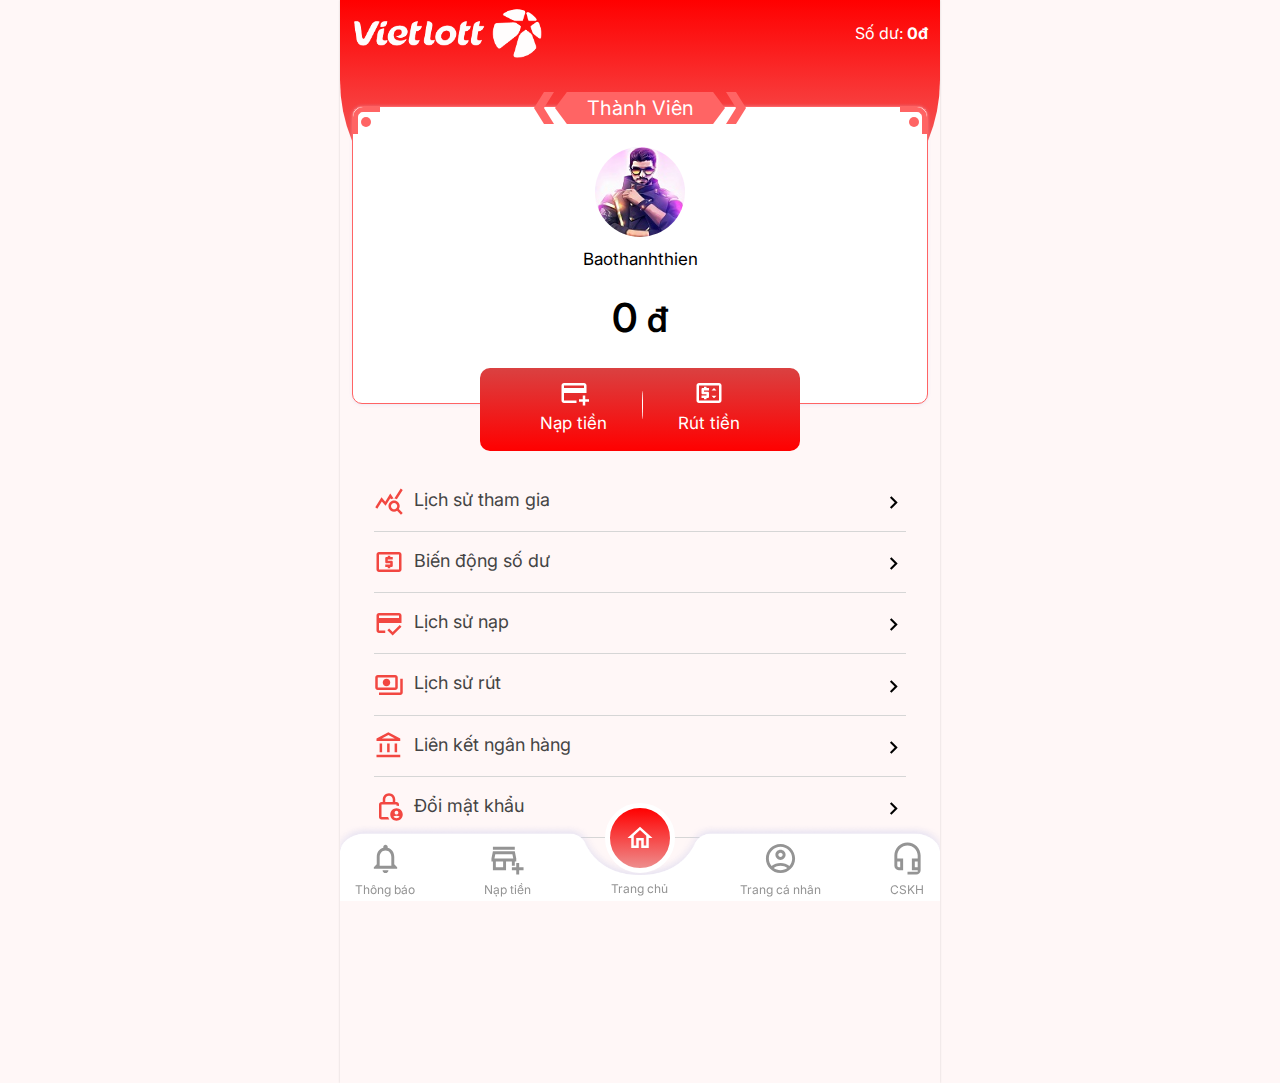
==== profile.html @ 09f5012e "first commit" ====
<!DOCTYPE html>
<html lang="en">

<head>
    <meta charset="UTF-8">
    <meta name="viewport" content="width=device-width, initial-scale=1.0">
    <title>Thông tin cá nhân</title>
    <link
        href="https://fonts.googleapis.com/css2?family=Inter:ital,opsz,wght@0,14..32,100..900;1,14..32,100..900&family=Montserrat:ital,wght@0,100..900;1,100..900&family=MuseoModerno:ital,wght@0,100;0,200;0,300;0,400;0,500;0,600;0,700;0,800;0,900;1,100;1,200;1,300;1,400;1,500;1,600;1,700;1,800&family=Roboto:ital,wght@0,100;0,300;0,400;0,500;0,700;0,900;1,100;1,300;1,400;1,500;1,700;1,900&display=swap"
        rel="stylesheet">
    <link rel="stylesheet" href="/css/swiper-bundle.min.css">
    <link href="https://cdn.jsdelivr.net/npm/bootstrap@5.3.3/dist/css/bootstrap.min.css" rel="stylesheet">
    <link href="css/main.css" rel="stylesheet">
    <link rel="stylesheet" href="https://cdn.jsdelivr.net/npm/swiper@11/swiper-bundle.min.css" />
</head>

<body class="home container">

    <div class="header pt-2">
        <div class="header-top">
            <div class="logo">
                <a href="/"><img src="./img/logo.png" alt="Logo"></a>
            </div>
            <div class="header-right text-white">
                <span>Số dư: <b>0đ</b></span>
            </div>
        </div>
    </div>

    <div class="main">

        <div class="account">
            <div class="account__top promotionRule__container-content__rules-item">
                <div class="promotionRule__container-content__rules-item__splitBorder"><span></span></div>
                <div class="promotionRule__container-content__rules-item__borderTopStyle"><span></span><span></span>
                </div>
                <div class="promotionRule__container-content__rules-item__titleLeft"></div>
                <div class="promotionRule__container-content__rules-item__title">Thành Viên</div>
                <div class="promotionRule__container-content__rules-item__titleRight"></div>
                <div class="account__balance"><span style="margin: 0px;"><img
                            src="[data-uri]"
                            alt="Profile"><span>Baothanhthien</span></span><strong id="account__balance">0
                        <small>đ</small></strong></div>
            </div>
            <div class="account__transaction">
                <div class="account__transaction-box"><a class="account__transaction-item" href="/addmoney"><svg
                            class="MuiSvgIcon-root MuiSvgIcon-fontSizeMedium css-vubbuv" focusable="false"
                            aria-hidden="true" viewBox="0 0 24 24" data-testid="AddCardOutlinedIcon">
                            <path fill="#fff"
                                d="M20 4H4c-1.11 0-1.99.89-1.99 2L2 18c0 1.11.89 2 2 2h10v-2H4v-6h18V6c0-1.11-.89-2-2-2zm0 4H4V6h16v2zm4 9v2h-3v3h-2v-3h-3v-2h3v-3h2v3h3z">
                            </path>
                        </svg><span>Nạp tiền</span></a>
                    <div class="account__transaction-line"></div><a class="account__transaction-item"
                        href="/withdraw"><svg class="MuiSvgIcon-root MuiSvgIcon-fontSizeMedium css-vubbuv"
                            focusable="false" aria-hidden="true" viewBox="0 0 24 24"
                            data-testid="PriceChangeOutlinedIcon">
                            <path fill="#fff"
                                d="M8 17h2v-1h1c.55 0 1-.45 1-1v-3c0-.55-.45-1-1-1H8v-1h4V8h-2V7H8v1H7c-.55 0-1 .45-1 1v3c0 .55.45 1 1 1h3v1H6v2h2v1zM20 4H4c-1.11 0-1.99.89-1.99 2L2 18c0 1.11.89 2 2 2h16c1.11 0 2-.89 2-2V6c0-1.11-.89-2-2-2zm0 14H4V6h16v12zm-6-8 2-2 2 2m0 4.25-2 2-2-2">
                            </path>
                        </svg><span>Rút tiền</span></a>
                </div>
            </div>
            <div class="account__menu"><a class="account__menu-item" href="/historyplay"><span><svg
                            class="MuiSvgIcon-root MuiSvgIcon-fontSizeMedium css-u2mbqi" focusable="false"
                            aria-hidden="true" viewBox="0 0 24 24" data-testid="QueryStatsOutlinedIcon">
                            <path fill="#f24741"
                                d="M19.88 18.47c.44-.7.7-1.51.7-2.39 0-2.49-2.01-4.5-4.5-4.5s-4.5 2.01-4.5 4.5 2.01 4.5 4.49 4.5c.88 0 1.7-.26 2.39-.7L21.58 23 23 21.58l-3.12-3.11zm-3.8.11c-1.38 0-2.5-1.12-2.5-2.5s1.12-2.5 2.5-2.5 2.5 1.12 2.5 2.5-1.12 2.5-2.5 2.5zm-.36-8.5c-.74.02-1.45.18-2.1.45l-.55-.83-3.8 6.18-3.01-3.52-3.63 5.81L1 17l5-8 3 3.5L13 6l2.72 4.08zm2.59.5c-.64-.28-1.33-.45-2.05-.49L21.38 2 23 3.18l-4.69 7.4z">
                            </path>
                        </svg>Lịch sử tham gia</span><svg class="MuiSvgIcon-root MuiSvgIcon-fontSizeMedium css-vubbuv"
                        focusable="false" aria-hidden="true" viewBox="0 0 24 24"
                        data-testid="KeyboardArrowRightOutlinedIcon">
                        <path d="M8.59 16.59 13.17 12 8.59 7.41 10 6l6 6-6 6-1.41-1.41z"></path>
                    </svg></a><a class="account__menu-item" href="/history"><span><svg
                            class="MuiSvgIcon-root MuiSvgIcon-fontSizeMedium css-u2mbqi" focusable="false"
                            aria-hidden="true" viewBox="0 0 24 24" data-testid="LocalAtmOutlinedIcon">
                            <path fill="#f24741"
                                d="M11 17h2v-1h1c.55 0 1-.45 1-1v-3c0-.55-.45-1-1-1h-3v-1h4V8h-2V7h-2v1h-1c-.55 0-1 .45-1 1v3c0 .55.45 1 1 1h3v1H9v2h2v1zm9-13H4c-1.11 0-1.99.89-1.99 2L2 18c0 1.11.89 2 2 2h16c1.11 0 2-.89 2-2V6c0-1.11-.89-2-2-2zm0 14H4V6h16v12z">
                            </path>
                        </svg>Biến động số dư</span><svg class="MuiSvgIcon-root MuiSvgIcon-fontSizeMedium css-vubbuv"
                        focusable="false" aria-hidden="true" viewBox="0 0 24 24"
                        data-testid="KeyboardArrowRightOutlinedIcon">
                        <path d="M8.59 16.59 13.17 12 8.59 7.41 10 6l6 6-6 6-1.41-1.41z"></path>
                    </svg></a><a class="account__menu-item" href="/historyadd"><span><svg
                            class="MuiSvgIcon-root MuiSvgIcon-fontSizeMedium css-u2mbqi" focusable="false"
                            aria-hidden="true" viewBox="0 0 24 24" data-testid="CreditScoreOutlinedIcon">
                            <path fill="#f24741"
                                d="M20 4H4c-1.11 0-1.99.89-1.99 2L2 18c0 1.11.89 2 2 2h5v-2H4v-6h18V6c0-1.11-.89-2-2-2zm0 4H4V6h16v2zm-5.07 11.17-2.83-2.83-1.41 1.41L14.93 22 22 14.93l-1.41-1.41-5.66 5.65z">
                            </path>
                        </svg>Lịch sử nạp</span><svg class="MuiSvgIcon-root MuiSvgIcon-fontSizeMedium css-vubbuv"
                        focusable="false" aria-hidden="true" viewBox="0 0 24 24"
                        data-testid="KeyboardArrowRightOutlinedIcon">
                        <path d="M8.59 16.59 13.17 12 8.59 7.41 10 6l6 6-6 6-1.41-1.41z"></path>
                    </svg></a><a class="account__menu-item" href="/historyget"><span><svg
                            class="MuiSvgIcon-root MuiSvgIcon-fontSizeMedium css-u2mbqi" focusable="false"
                            aria-hidden="true" viewBox="0 0 24 24" data-testid="PaymentsOutlinedIcon">
                            <path fill="#f24741"
                                d="M19 14V6c0-1.1-.9-2-2-2H3c-1.1 0-2 .9-2 2v8c0 1.1.9 2 2 2h14c1.1 0 2-.9 2-2zm-2 0H3V6h14v8zm-7-7c-1.66 0-3 1.34-3 3s1.34 3 3 3 3-1.34 3-3-1.34-3-3-3zm13 0v11c0 1.1-.9 2-2 2H4v-2h17V7h2z">
                            </path>
                        </svg>Lịch sử rút</span><svg class="MuiSvgIcon-root MuiSvgIcon-fontSizeMedium css-vubbuv"
                        focusable="false" aria-hidden="true" viewBox="0 0 24 24"
                        data-testid="KeyboardArrowRightOutlinedIcon">
                        <path d="M8.59 16.59 13.17 12 8.59 7.41 10 6l6 6-6 6-1.41-1.41z"></path>
                    </svg></a><a class="account__menu-item" href="/addbank"><span><svg
                            class="MuiSvgIcon-root MuiSvgIcon-fontSizeMedium css-u2mbqi" focusable="false"
                            aria-hidden="true" viewBox="0 0 24 24" data-testid="AccountBalanceOutlinedIcon">
                            <path fill="#f24741"
                                d="M6.5 10h-2v7h2v-7zm6 0h-2v7h2v-7zm8.5 9H2v2h19v-2zm-2.5-9h-2v7h2v-7zm-7-6.74L16.71 6H6.29l5.21-2.74m0-2.26L2 6v2h19V6l-9.5-5z">
                            </path>
                        </svg>Liên kết ngân hàng</span><svg class="MuiSvgIcon-root MuiSvgIcon-fontSizeMedium css-vubbuv"
                        focusable="false" aria-hidden="true" viewBox="0 0 24 24"
                        data-testid="KeyboardArrowRightOutlinedIcon">
                        <path d="M8.59 16.59 13.17 12 8.59 7.41 10 6l6 6-6 6-1.41-1.41z"></path>
                    </svg></a><a class="account__menu-item" href="/password"><span><svg
                            class="MuiSvgIcon-root MuiSvgIcon-fontSizeMedium css-u2mbqi" focusable="false"
                            aria-hidden="true" viewBox="0 0 24 24" data-testid="LockPersonOutlinedIcon">
                            <path fill="#f24741"
                                d="M6 20V10h12v1c.7 0 1.37.1 2 .29V10c0-1.1-.9-2-2-2h-1V6c0-2.76-2.24-5-5-5S7 3.24 7 6v2H6c-1.1 0-2 .9-2 2v10c0 1.1.9 2 2 2h6.26c-.42-.6-.75-1.28-.97-2H6zM9 6c0-1.66 1.34-3 3-3s3 1.34 3 3v2H9V6z">
                            </path>
                            <path fill="#f24741"
                                d="M18 13c-2.76 0-5 2.24-5 5s2.24 5 5 5 5-2.24 5-5-2.24-5-5-5zm0 2c.83 0 1.5.67 1.5 1.5S18.83 18 18 18s-1.5-.67-1.5-1.5.67-1.5 1.5-1.5zm0 6c-1.03 0-1.94-.52-2.48-1.32.73-.42 1.57-.68 2.48-.68s1.75.26 2.48.68c-.54.8-1.45 1.32-2.48 1.32z">
                            </path>
                        </svg>Đổi mật khẩu</span><svg class="MuiSvgIcon-root MuiSvgIcon-fontSizeMedium css-vubbuv"
                        focusable="false" aria-hidden="true" viewBox="0 0 24 24"
                        data-testid="KeyboardArrowRightOutlinedIcon">
                        <path d="M8.59 16.59 13.17 12 8.59 7.41 10 6l6 6-6 6-1.41-1.41z"></path>
                    </svg></a>
                <div class="account__menu-item"><span><svg class="MuiSvgIcon-root MuiSvgIcon-fontSizeMedium css-u2mbqi"
                            focusable="false" aria-hidden="true" viewBox="0 0 24 24" data-testid="LogoutOutlinedIcon">
                            <path fill="#f24741"
                                d="m17 8-1.41 1.41L17.17 11H9v2h8.17l-1.58 1.58L17 16l4-4-4-4zM5 5h7V3H5c-1.1 0-2 .9-2 2v14c0 1.1.9 2 2 2h7v-2H5V5z">
                            </path>
                        </svg>Đăng xuất</span><svg class="MuiSvgIcon-root MuiSvgIcon-fontSizeMedium css-vubbuv"
                        focusable="false" aria-hidden="true" viewBox="0 0 24 24"
                        data-testid="KeyboardArrowRightOutlinedIcon">
                        <path d="M8.59 16.59 13.17 12 8.59 7.41 10 6l6 6-6 6-1.41-1.41z"></path>
                    </svg></div>
            </div>
        </div>


    </div>


    <div class="footer">
        <div class="main-footer">
            <div class="footer-item"><a href="/nofi.html" style="text-decoration: none;">
                    <div class="icon_footer"><svg class="MuiSvgIcon-root MuiSvgIcon-fontSizeMedium css-vubbuv"
                            focusable="false" aria-hidden="true" viewBox="0 0 24 24"
                            data-testid="NotificationsNoneIcon">
                            <path fill="#949494"
                                d="M12 22c1.1 0 2-.9 2-2h-4c0 1.1.9 2 2 2zm6-6v-5c0-3.07-1.63-5.64-4.5-6.32V4c0-.83-.67-1.5-1.5-1.5s-1.5.67-1.5 1.5v.68C7.64 5.36 6 7.92 6 11v5l-2 2v1h16v-1l-2-2zm-2 1H8v-6c0-2.48 1.51-4.5 4-4.5s4 2.02 4 4.5v6z">
                            </path>
                        </svg></div>
                    <div class="title_footer">Thông báo</div>
                </a></div>
            <div class="footer-item"><a href="/addmoney.html" style="text-decoration: none;">
                    <div class="icon_footer"><svg class="MuiSvgIcon-root MuiSvgIcon-fontSizeMedium css-vubbuv"
                            focusable="false" aria-hidden="true" viewBox="0 0 24 24"
                            data-testid="AddBusinessOutlinedIcon">
                            <path fill="#949494"
                                d="M2 4h15v2H2zm13 13h2v-3h1v-2l-1-5H2l-1 5v2h1v6h9v-6h4v3zm-6 1H4v-4h5v4zm-5.96-6 .6-3h11.72l.6 3H3.04z">
                            </path>
                            <path fill="#949494" d="M23 18h-3v-3h-2v3h-3v2h3v3h2v-3h3z"></path>
                        </svg></div>
                    <div class="title_footer">Nạp tiền</div>
                </a></div>
            <div class="footer-item"><a href="/" style="text-decoration: none;">
                    <div class="icon_footer active"><svg class="MuiSvgIcon-root MuiSvgIcon-fontSizeMedium css-vubbuv"
                            focusable="false" aria-hidden="true" viewBox="0 0 24 24" data-testid="HomeOutlinedIcon">
                            <path fill="#fff"
                                d="m12 5.69 5 4.5V18h-2v-6H9v6H7v-7.81l5-4.5M12 3 2 12h3v8h6v-6h2v6h6v-8h3L12 3z">
                            </path>
                        </svg>
                    </div>
                    <div class="title_footer active">Trang chủ</div>
                </a></div>
            <div class="footer-item"><a href="/profile.html" style="text-decoration: none;">
                    <div class="icon_footer"><svg class="MuiSvgIcon-root MuiSvgIcon-fontSizeMedium css-vubbuv"
                            focusable="false" aria-hidden="true" viewBox="0 0 24 24"
                            data-testid="AccountCircleOutlinedIcon">
                            <path fill="#949494"
                                d="M12 2C6.48 2 2 6.48 2 12s4.48 10 10 10 10-4.48 10-10S17.52 2 12 2zM7.35 18.5C8.66 17.56 10.26 17 12 17s3.34.56 4.65 1.5c-1.31.94-2.91 1.5-4.65 1.5s-3.34-.56-4.65-1.5zm10.79-1.38C16.45 15.8 14.32 15 12 15s-4.45.8-6.14 2.12C4.7 15.73 4 13.95 4 12c0-4.42 3.58-8 8-8s8 3.58 8 8c0 1.95-.7 3.73-1.86 5.12z">
                            </path>
                            <path fill="#949494"
                                d="M12 6c-1.93 0-3.5 1.57-3.5 3.5S10.07 13 12 13s3.5-1.57 3.5-3.5S13.93 6 12 6zm0 5c-.83 0-1.5-.67-1.5-1.5S11.17 8 12 8s1.5.67 1.5 1.5S12.83 11 12 11z">
                            </path>
                        </svg></div>
                    <div class="title_footer">Trang cá nhân</div>
                </a></div>
            <div class="footer-item"><a href="/cskh.html" style="text-decoration: none;">
                    <div class="icon_footer"><svg class="MuiSvgIcon-root MuiSvgIcon-fontSizeMedium css-vubbuv"
                            focusable="false" aria-hidden="true" viewBox="0 0 24 24"
                            data-testid="HeadsetMicOutlinedIcon">
                            <path fill="#949494"
                                d="M19 14v4h-2v-4h2M7 14v4H6c-.55 0-1-.45-1-1v-3h2m5-13c-4.97 0-9 4.03-9 9v7c0 1.66 1.34 3 3 3h3v-8H5v-2c0-3.87 3.13-7 7-7s7 3.13 7 7v2h-4v8h4v1h-7v2h6c1.66 0 3-1.34 3-3V10c0-4.97-4.03-9-9-9z">
                            </path>
                        </svg></div>
                    <div class="title_footer">CSKH</div>
                </a>
            </div>
        </div>
    </div>


    <script src="https://cdn.jsdelivr.net/npm/swiper@11/swiper-bundle.min.js"></script>
    <script src="https://cdn.jsdelivr.net/npm/bootstrap@5.3.3/dist/js/bootstrap.min.js"></script>
    <script>
        var swiper = new Swiper(".mySwiper", {
            pagination: {
                el: ".swiper-pagination",
            },
            loop: true,
            spaceBetween: 10,
        });
    </script>

</body>

</html>
---- css/main.css ----
html,
body {
    color: black;
    font-family: "Inter", sans-serif;
}

a {
    color: unset;
    text-decoration: unset;
}

p {
    padding-bottom: 0px;
    margin-bottom: 0px;
}

.col-6,
.col-12 {
    padding: 0px 5px;
}


.home {
    box-shadow: 0 0 .13333rem 0 hsla(0, 0%, 49%, .3);
    margin: 0 auto;
    max-width: 600px;
    min-height: 100vh;
    position: relative;
    background: #fff7f7;
    padding-bottom: 170px;
}

.home .header .header-top {
    align-items: center;
    display: flex;
    justify-content: space-between;
    position: relative;
    z-index: 1;
}

.home .header .header-top img {
    width: 190px;
}

.home .header:after {
    background: linear-gradient(0deg, #ee8d8d, red);
    border-bottom-left-radius: 10rem;
    border-bottom-right-radius: 10rem;
    content: "";
    display: block;
    height: 15rem;
    left: 0;
    position: absolute;
    top: 0;
    width: 100%;
    z-index: 0;
}

.slide-banner .swiper-slide img {
    width: 100%;
}

/* ==============================HOME MAIN============ */
.slide-banner .swiper-slide {
    border-radius: 20px;
    overflow: hidden;
}

.content-game .title {
    align-items: center;
    color: #333;
    display: flex;
    font-size: 24px;
    font-weight: 600;
    margin-bottom: 20px;
    margin-top: 30px;
}

.title:before {
    background: red;
    content: "";
    display: block;
    height: 20px;
    margin-right: 5px;
    width: 4px;

}

.main .content-game .list-game {
    grid-gap: .3rem;
    display: grid;
    margin: .3rem 0;
}

.main .content-game .box-game {
    background: linear-gradient(124.32deg, #df2a2a 12.08%, #ee8d8d 85.02%);
    border-radius: 5px;
}

.main .content-game .box-game.op {
    background: linear-gradient(-90.13deg, rgb(255, 142, 138) -1.3%, rgb(255, 193, 161) 99.92%);
    text-align: start;
}

.main .content-game .box-game a {
    display: block;
    height: 120px;
    position: relative;
    text-align: end;
    width: 100%;
    margin: 10px;
    padding-right: 15px;
}

.main .box-game img {
    height: 100%;
    width: auto;
}

.main .box-game h3 {
    color: #fff;
    font-size: 25px;
    font-weight: 700;
    left: .4rem;
    position: absolute;
    top: .26667rem;
    white-space: break-spaces;
}

.main .box-game .box-game-text {
    bottom: .26667rem;
    color: #f4f5f8;
    font-weight: 400;
    left: .4rem;
    line-height: .46667rem;
    position: absolute;
    text-align: left;
    white-space: pre-wrap;
    font-size: 14px;
}

/* =======================KENO 1P =================== */
.main.keno1p {
    background-color: #fff7f7;
}

.main.keno1p .record_bet {
    position: relative;
    z-index: 10;
    background-color: white;
    border-radius: 20px;
    padding: 20px 0px;
    margin-top: 20px;
}

.main.keno1p .record_bet .info_bet {
    font-size: 22px;
    color: #949494;
}

.main.keno1p .record_bet .xs_before {
    font-size: 22px;
    font-weight: bold;
    margin: 10px 0px;
}

.main.keno1p .record_bet .btn-mini {
    align-items: center;
    background: #fff;
    border: 1px solid red;
    border-radius: 20px;
    color: red;
    text-align: center;
    font-size: 13px;
    padding: 5px 10px;
}

.main.keno1p .record_bet .right .info_bet .title_bet {
    font-size: 14px;
}

.main.keno1p .record_bet .right .info_bet .count {
    display: flex;
    justify-content: center;
    align-items: center;
    margin-top: 10px;
}

.main.keno1p .record_bet .right .info_bet .count>div {
    background: #efeff4;
    border: 1px solid #fff;
    border-radius: 5px;
    color: red;
    font-size: 25px;
    font-weight: 700;
    padding: 5px;
    text-align: center;
}

.main.keno1p .record_bet .right .info_bet .count .notime {
    background: transparent;
}

.keno1p .sec-box {
    padding-top: 50px;
}

.box-quay {
    background: #00b977;
    border-radius: 10px;
    height: 135px;
    padding: 15px;
    position: relative;
    margin: 0px 15px;
}

.box-quay .box {
    align-items: center;
    background: #003c26;
    border-radius: 10px;
    display: flex;
    height: 100%;
    justify-content: space-between;
    padding: 23px;
    position: relative;
    width: 100%;
}

.box-quay .box .slot-column {
    background: #333;
    border-radius: .10667rem;
    display: inline-block;
    height: 100%;
    overflow: hidden;
    position: relative;
    text-align: center;
    vertical-align: bottom;
    width: 100%;
}

.box-quay .box .slot-column .slot-transform .slot-num {
    background: #e1e1ec;
    border-radius: 50%;
    color: #0006;
    font-size: 35px;
    font-weight: 700;
    height: 55px;
    line-height: 55px;
    margin: 0 auto .10667rem;
    width: 55px;
}

.box-quay .box .slot-column .slot-transform .slot-num.active {
    background: #00e065;
    color: #fff;
}

.box-quay:before {
    background: #008b59;
    border-radius: 10px 0 0 10px;
    left: -7px;
    content: "";
    display: block;
    height: 40px;
    position: absolute;
    top: 50%;
    -webkit-transform: translateY(-50%);
    transform: translateY(-50%);
    width: 7px;
    z-index: 0;
}

.box-quay:after {
    background: #008b59;
    border-radius: 0px 10px 10px 0px;
    right: -7px;
    content: "";
    display: block;
    height: 40px;
    position: absolute;
    top: 50%;
    -webkit-transform: translateY(-50%);
    transform: translateY(-50%);
    width: 7px;
    z-index: 0;
}

.box-quay .box:before {
    border-left: 30px solid #00b977;
    border-right: 30px solid transparent;
    left: 0;
    border-bottom: 15px solid transparent;
    border-top: 15px solid transparent;
    content: "";
    height: 0;
    position: absolute;
    width: 0;
    z-index: 3;
}

.box-quay .box:after {
    border-left: 30px solid #00b977;
    border-right: 30px solid transparent;
    right: 0;
    border-bottom: 15px solid transparent;
    border-top: 15px solid transparent;
    content: "";
    height: 0;
    position: absolute;
    width: 0;
    z-index: 3;
    transform: rotate(180deg);
}

.route_game {
    margin-top: 10px;
}

.text_choose_center {
    background: #fff;
    border-radius: .26667rem;
    box-shadow: 0 .05333rem .10667rem #c5c5da40;
    font-size: 18px;
    margin-top: .33rem;
    padding: .26667rem .34667rem;
    text-align: center;
    margin-bottom: 15px;
}

.text_choose_center .bet_state {
    border-bottom: 3px solid red;
    display: inline-block;
    font-size: 20px;
    font-weight: 700;
    margin: 0px 0px 10px 0px;
}

.state_choose {
    align-items: center;
    display: flex;
    flex-flow: row wrap;
    justify-content: center;
}

.state_choose>div {
    border: 1px solid #e5e5e5;
    border-radius: .22rem;
    cursor: pointer;
    flex: 1 1;
    margin: 5px;
    padding: 10px;
}

.state_choose div i {
    font-size: 16px;
    font-weight: 700;
    margin-bottom: .2rem;
    display: block;
}

.state_choose>div>span {
    font-size: 16px;
}

.chooseItem div:nth-child(3) {
    background: red;
    border: 1px solid red;
    color: #fff;
}

.history_game ul#pills-tab {
    display: flex;
    justify-content: space-between;
}

.history_game li.nav-item {
    width: 49%;
}

.history_game li.nav-item button {
    width: 100%;
}

.history_game li.nav-item button {
    background: #e8e7e8;
    color: #333;
    font-size: 16px;
    padding: 10px;
}

.history_game .nav-pills .nav-link.active {
    background: red;
    font-weight: bold;

}

.history_game div#pills-home {
    height: 500px;
    overflow: auto;
}

.table-his {
    border-collapse: collapse;
    width: 100%;
    border-spacing: 0;
    font-size: 18px;
}

.table-his thead {
    background: linear-gradient(125.43deg, #ff4c4c 12.38%, #f56464 87.13%);
    color: #fff;
    font-size: .4rem;
    font-weight: 500;
}

.table-his tr {
    border-bottom: 1px solid #ebebeb;
}

.table-his td,
.table-his th {
    padding: 10px;
    font-size: 14px;
}

.table-his tbody td:last-child {
    text-align: right;
}

.table-his tr {
    border-bottom: 1px solid #ebebeb;
}

.table-his tbody tr:nth-child(2n) {
    background-color: #f9f9f9;
}

.table-his .redball {
    background: red;
    border-radius: 100%;
    color: #fff;
    font-size: 16px;
    height: 30px;
    line-height: 30px;
    margin: 0 .033rem;
    text-align: center;
    width: 30px;
}

/* ===========================NOFICATION============= */
.head-title {
    position: relative;
    color: white;
    z-index: 10;
    font-weight: bold;
    margin: 40px 0px 0px 0px;
    text-align: center;
}

.nofi .header:after {
    border-bottom-left-radius: 7rem;
    border-bottom-right-radius: 7rem;
    height: 12rem;
}

.nofi .main {
    margin-top: 90px;
}

.nofi .box-image {
    background: #fff;
    border-radius: 10px;
    box-shadow: 0 0 .15rem 0 #d5c0c0;
    margin-bottom: 20px;
    overflow: hidden;
}

.nofi .box-image img {
    width: 100%;
}

.nofi .box-image-title {
    font-size: 18px;
    padding: 10px;
    text-align: center;
}

/* ===========================ADD MONEY============= */
.content-bank {
    border: 1px solid red;
    padding: 10px;
    text-align: left;
    width: 70%;
    font-size: 20px;
    margin: auto;
    margin-bottom: 20px;
}

.main .form-lg input,
.main .form-lg select {
    border: none;
    border-radius: 10px;
    box-shadow: 0 .05333rem .21333rem #d0d0ed5c;
    height: 60px;
    margin: 20px auto;
    width: 90%;
    padding-left: 10px;
    display: block;
}

.form-lg button {
    align-items: center;
    background: linear-gradient(180deg, #ee8d8d, red);
    border: none;
    border-radius: 20px;
    box-shadow: 0 .05333rem #e53636;
    color: #fff;
    display: flex;
    font-weight: 700;
    justify-content: center;
    margin: .5rem auto;
    text-shadow: 0 .05333rem .02667rem red;
    width: 90%;
    display: block;
    padding: 15px;
}

.title {
    align-items: center;
    color: #333;
    display: flex;
    font-weight: 600;
    margin-bottom: .32rem;
    font-size: 20px;
}

.huongdan {
    margin-top: 50px;
}

.huongdan ul li {
    font-size: 18px;
    list-style: none;
    margin-bottom: .2rem;
    padding-left: .4rem;
    position: relative;
    text-align: left;
}

.huongdan ul li:before {
    background: red;
    content: "";
    height: 10px;
    left: -15px;
    position: absolute;
    top: 9px;
    -webkit-transform: rotate(45deg);
    transform: rotate(45deg);
    width: 10px;
}

/* ===========================PRO FILE============= */
.account h1 {
    color: red !important;
    margin: 0.4rem 0 !important;
}

.account__top {
    background: #fff;
    box-shadow: 0 0.05333rem 0.10667rem #c5c5da40;
    border-radius: 10px;
    padding: 20px;
    text-align: center;
    margin-top: 20px;
    position: relative;
    z-index: 10;
}

.account__top .account__heading {
    color: var(--color-text);
    font-size: 15px;
    font-weight: 600;
    line-height: 30px;
    margin-bottom: 15px;
    padding-top: 15px;
    text-align: center;
    text-transform: capitalize;
}

.account__top .account__ID {
    -webkit-box-pack: start;
    -ms-flex-pack: start;
    -webkit-box-align: center;
    -ms-flex-align: center;
    -webkit-align-items: center;
    align-items: center;
    color: var(--color-text);
    display: -webkit-box;
    display: -webkit-flex;
    display: -ms-flexbox;
    display: flex;
    -webkit-justify-content: flex-start;
    justify-content: flex-start;
}

.account__top .account__ID span {
    color: var(--color-text);
    margin: 0 5px;
    font-size: 0.42rem;
}

.account__top .account__balance {
    -webkit-box-orient: vertical;
    -webkit-box-direction: normal;
    -webkit-box-pack: center;
    -ms-flex-pack: center;
    -webkit-box-align: center;
    -ms-flex-align: center;
    -webkit-align-items: center;
    align-items: center;
    display: -webkit-box;
    display: -webkit-flex;
    display: -ms-flexbox;
    display: flex;
    -webkit-flex-direction: column;
    -ms-flex-direction: column;
    flex-direction: column;
    -webkit-justify-content: center;
    justify-content: center;
    padding: 15px 0 50px;
}

.account__top .account__balance img {
    width: 90px;
    height: 90px;
    border-radius: 100%;
}

.account__top .account__balance span {
    color: var(--color-text);
    display: block;
    font-size: 17px;
    font-weight: 400;
    margin-bottom: 15px;
    margin-top: 10px;
}

.account__top .account__balance strong {
    color: var(--color-text);
    font-size: 40px;
    font-weight: 600;
}

.account__transaction {
    -webkit-box-pack: center;
    -ms-flex-pack: center;
    -webkit-justify-content: center;
    justify-content: center;
}

.account__transaction,
.account__transaction .account__transaction-box {
    -webkit-box-align: center;
    -ms-flex-align: center;
    -webkit-align-items: center;
    align-items: center;
    display: -webkit-box;
    display: -webkit-flex;
    display: -ms-flexbox;
    display: flex;
    position: relative;
}

.account__transaction .account__transaction-box {
    -webkit-box-pack: justify;
    -ms-flex-pack: justify;
    -webkit-box-orient: horizontal;
    -webkit-box-direction: normal;
    background: linear-gradient(180deg, #da4141 0%, #ff0000 100%);
    border: var(--border-input);
    -webkit-border-radius: 10px;
    border-radius: 10px;
    color: var(--color-text-light);
    -webkit-flex-direction: row;
    -ms-flex-direction: row;
    flex-direction: row;
    -webkit-justify-content: space-between;
    justify-content: space-between;
    margin-top: -36px;
    padding: 10px 25px 20px 25px;
    width: -webkit-max-content;
    width: -moz-max-content;
    width: max-content;
    position: relative;
    z-index: 10;
}

.account__transaction .account__transaction-box .account__transaction-item {
    -webkit-box-pack: center;
    -ms-flex-pack: center;
    -webkit-box-align: center;
    -ms-flex-align: center;
    -webkit-box-orient: vertical;
    -webkit-box-direction: normal;
    -webkit-align-items: center;
    align-items: center;
    cursor: pointer;
    display: -webkit-box;
    display: -webkit-flex;
    display: -ms-flexbox;
    display: flex;
    -webkit-flex-direction: column;
    -ms-flex-direction: column;
    flex-direction: column;
    -webkit-justify-content: center;
    justify-content: center;
    padding: 0 35px;
    color: white;
}

.account__transaction .account__transaction-box .account__transaction-item svg {
    fill: var(--color-text-light);
    display: block;
    width: 30px;
}

.account__transaction .account__transaction-box .account__transaction-item span {
    color: var(--color-text-light);
    display: block;
    font-size: 17px;
    line-height: 15px;
    margin-top: 8px;
}

.account__transaction .account__transaction-box .account__transaction-line {
    background: white;
    -webkit-border-radius: 100%;
    border-radius: 100%;
    height: 28px;
    width: 1px;
}

.account__menu {
    padding: 20px 22px 15px;
}

.account__menu .account__menu-item {
    -webkit-box-pack: justify;
    -ms-flex-pack: justify;
    -webkit-box-align: center;
    -ms-flex-align: center;
    -webkit-align-items: center;
    align-items: center;
    border-bottom: 1px solid #d6d6d6;
    cursor: pointer;
    display: -webkit-box;
    display: -webkit-flex;
    display: -ms-flexbox;
    display: flex;
    font-size: 16px;
    -webkit-justify-content: space-between;
    justify-content: space-between;
    padding: 15px 0 15px;
    color: #444;
}

.account__menu .account__menu-item i,
.account__menu .account__menu-item span {
    font-size: 18px;
}

.account__menu .account__menu-item span svg {
    margin-right: 10px;
    position: relative;
    width: 30px;
    color: #f24741;
}

.account__menu .account__menu-item:last-child {
    border-bottom: none;
}

.account a {
    display: block;
    text-decoration: none;
}

.account__menu .account__menu-item>svg {
    font-size: 0.6rem !important;
    position: relative;
    top: 0.1rem;
    width: 25px;
}



/* ================ */
.promotionRule__container-content__rules-item {
    position: relative;
    padding: 1.57333rem 0.24rem 0.33333rem;
    border: 0.01333rem solid #ff6464;
    border-radius: 10px;
    border-top-right-radius: 10px;
    background: #fff;
    box-shadow: 0 0.05333rem 0.21333rem #d0d0ed5c;
    margin-top: 3rem;
}

.promotionRule__container-content__rules-item__splitBorder {
    position: absolute;
    width: 100%;
    top: 0;
    left: 50%;
    -webkit-transform: translateX(-50%);
    transform: translate(-50%);
    line-height: .1;
    text-align: center;
}

.promotionRule__container-content__rules-item__splitBorder>span {
    position: relative;
    top: -0.16rem;
    display: inline-block;
    width: 2.4rem;
    border-top: 0.02667rem solid #fff;
}

.promotionRule__container-content__rules-item__borderTopStyle {
    position: absolute;
    top: 0;
    left: 50%;
    -webkit-transform: translateX(-50%);
    transform: translate(-50%);
    width: 100%;
}

.promotionRule__container-content__rules-item__borderTopStyle span {
    position: absolute;
    top: 0;
}

.promotionRule__container-content__rules-item__borderTopStyle span:first-of-type {
    left: -0.01333rem;
    width: 1.68rem;
    height: 1.68rem;
    border-top: 5px solid #ff6464;
    border-left: 5px solid #ff6464;
    border-top-left-radius: 10px;
}

.promotionRule__container-content__rules-item__borderTopStyle span:first-of-type:after {
    content: "";
    position: absolute;
    top: 0.29333rem;
    left: 0.2rem;
    width: 10px;
    height: 10px;
    border-radius: 50%;
    background-color: #ff6464;
}

.promotionRule__container-content__rules-item__borderTopStyle span:last-of-type {
    right: 0;
    width: 1.68rem;
    height: 1.68rem;
    border-top: 5px solid #ff6464;
    border-right: 5px solid #ff6464;
    border-top-right-radius: 10px;
}

.promotionRule__container-content__rules-item__borderTopStyle span:last-of-type:after {
    content: "";
    position: absolute;
    top: 0.29333rem;
    right: 0.2rem;
    width: 10px;
    height: 10px;
    border-radius: 50%;
    background-color: #ff6464;
}

.promotionRule__container-content__rules-item__titleLeft {
    position: absolute;
    top: -15px;
    left: calc(50% - 6rem);
    -webkit-transform: translateX(-50%);
    transform: translate(-50%);
    width: 20px;
    height: 2rem;
    background-color: #ff6464;
    -webkit-clip-path: polygon(50% 0%, 100% 0%, 50% 50%, 100% 100%, 50% 100%, 0% 50%);
    clip-path: polygon(50% 0%, 100% 0%, 50% 50%, 100% 100%, 50% 100%, 0% 50%);
    z-index: 5;
}

.promotionRule__container-content__rules-item__title {
    position: absolute;
    top: -15px;
    left: 50%;
    -webkit-transform: translateX(-50%);
    transform: translate(-50%);
    width: 170px;
    height: 2rem;
    color: #fff;
    font-size: 20px;
    text-align: center;
    line-height: 2rem;
    background-color: #ff6464;
    -webkit-clip-path: polygon(7% 0%, 93% 0%, 100% 50%, 93% 100%, 7% 100%, 0% 50%);
    clip-path: polygon(7% 0%, 93% 0%, 100% 50%, 93% 100%, 7% 100%, 0% 50%);
}

.promotionRule__container-content__rules-item__titleRight {
    position: absolute;
    top: -15px;
    left: calc(50% + 6rem);
    -webkit-transform: translateX(-50%) rotate(180deg);
    transform: translate(-50%) rotate(180deg);
    width: 20px;
    height: 2rem;
    background-color: #ff6464;
    -webkit-clip-path: polygon(50% 0%, 100% 0%, 50% 50%, 100% 100%, 50% 100%, 0% 50%);
    clip-path: polygon(50% 0%, 100% 0%, 50% 50%, 100% 100%, 50% 100%, 0% 50%);
    z-index: 5;
}

.promotionRule__container-content__rules-item p {
    color: #666;
    font-size: .32rem;
    letter-spacing: .01333rem;
    line-height: .50667rem;
}

/* ========================== ADD MONEY MORE ======================== */

.wallet .text-bottom {
    padding: 40px 10px 10px 40px;
}

.wallet .text-bottom .one {
    font-size: 13px;
    font-weight: 600;
    color: red;
}

.wallet .text-bottom .two {
    font-size: 26px;
    font-weight: bold;
    color: red;
}

.wallet .text-bottom .three {
    font-size: 14px;
    padding-bottom: 10px;
    color: red;
}

.wallet .main .text {
    font-size: 16px;
    color: red;
}


.wallet .main .selectAmount {
    background: #242425;
    color: #d4d4d4;
    font-size: 13px;
    border: 1px solid #d5d5d5;
    margin: 10px 0px;
    padding: 12px 10px;
    border-radius: 10px;
}

.wallet .main .noteAmount {
    display: flex;
    justify-content: space-between;
    color: #d4d4d4;
    font-size: 12px;
}

.wallet .main .noteOverview {
    display: flex;
    justify-content: space-between;
    color: #d4d4d4;
    font-size: 12px;
    padding: 5px 0px;
}

.wallet .main .noteOverview .number {
    display: flex;
    justify-content: space-between;
    color: red;
    font-size: 13px;
}

.wallet .main .code {
    background: #242425;
    color: #d4d4d4;
    font-size: 13px;
    border: 1px solid #d5d5d5;
    margin: 10px 0px;
    padding: 12px 10px;
    border-radius: 10px;
    width: 100%;
}

.wallet .main .nav-item {
    width: 30%;
    margin: 5px;
}

.wallet .click-link {
    background: red;
    outline: transparent;
    color: white;
    border: 1px solid red;
    padding: 10px 10px;
    text-align: center;
    margin: 5px;
    border-radius: 10px;
    width: 100%;
    font-size: 15px;
    font-weight: bold;
    display: block;
}

.wallet .click-link.notActive {
    background: #2e2e2f;
    color: white;
    border: 1px solid #2e2e2f;
}

.wallet .main .box-item .left img {
    width: 25px;
    height: 25px;
    object-fit: contain;
}

.wallet .main .box-item .item {
    display: flex;
    justify-content: space-between;
}

.wallet .main .box-item .left {
    display: flex;
    align-items: center;
}

.wallet .main .box-item .left .number {
    font-size: 13px;
}

.wallet .main .box-item .left .explain {
    font-size: 11px;
}

.wallet .main .box-item .right {
    font-size: 13px;
}

.popup-withdraw .code {
    font-size: 13px;
    border: 1px solid #d5d5d5;
    margin: 10px 0px;
    padding: 12px 10px;
    border-radius: 10px;
    width: 100%;
}

.popup-withdraw .selectAmount {
    font-size: 13px;
    border: 1px solid #d5d5d5;
    margin: 10px 0px;
    padding: 12px 10px;
    border-radius: 10px;
}

.popup-deposit .selectAmount {
    font-size: 13px;
    border: 1px solid #d5d5d5;
    margin: 10px 0px;
    padding: 12px 10px;
    border-radius: 10px;
}

.popup-deposit .item {
    display: flex;
    justify-content: space-between;
    align-items: center;
    margin: 20px 0px;
    padding: 20px;
    border-radius: 10px;
}

.popup-deposit .deposit-title {
    font-size: 20px;
    color: red;
    margin-bottom: 20px;
}

.popup-withdraw .deposit-title {
    font-size: 20px;
    color: red;
    margin-bottom: 20px;
}

.stakingNow {
    background-color: red;
    font-size: 15px;
    text-align: center;
    border-radius: 20px;
    padding: 10px;
    width: 80%;
    margin: auto;
    margin-bottom: 20px;
    margin-top: -10px;
    display: block;
    color: white;
    border: 0;
}

/* ========================== XO SO TRUYEN THONG ======================== */
.main.xstruyenthong .record_bet .info_bet {
    font-size: 14px;
}

.main.xstruyenthong .record_bet .info_bet b {
    color: black;
}

.main.xstruyenthong .record_bet .xs_before {
    color: #477bff;
    font-size: 14px;
}

.main.xstruyenthong .record_bet .btn-mini {
    font-size: 11px;
}

.main.xstruyenthong .ball_xs {
    display: flex;
    justify-content: center;
    align-items: center;
    margin: 10px 0px;
}

.main.xstruyenthong .ball_xs .redball {
    background: red;
    border-radius: 100%;
    color: #fff;
    font-size: 13px;
    height: 18px;
    line-height: 18px;
    margin: 1px;
    text-align: center;
    width: 18px;
}


.game-betting {
    margin: 30px 0px 0px 0px;
}

.game-betting .time-box {
    background: #f94b55 url(../img/bn-xstt.webp) no-repeat 50%;
    background-size: auto 100%;
    border-radius: .26667rem;
    display: flex;
    justify-content: space-between;
}

.game-betting .time-box .out:first-child {
    border: 0;
}

.game-betting .time-box .out {
    align-items: center;
    border-left: 1px dashed #fff;
    height: 100%;
    justify-content: center;
    padding: 10px;
    position: relative;
    width: 50%;
}

.tab-navigation {
    display: flex;
    height: 35px;
    /* justify-content: space-between; */
    line-height: 35px;
    margin: 30px 0px 0px 0px;
    padding-left: 0px;
}

.tab-navigation>li.active {
    background: red;
    box-shadow: 0 0 16px rgba(0, 0, 0, .25);
    color: #fff;
    font-weight: 600;
    font-size: 12px;
}

.tab-navigation>li {
    background: #e8e7e8;
    border-radius: .21333rem;
    color: #333;
    cursor: pointer;
    flex: 1 1;
    font-size: 12px;
    height: 100%;
    margin: 3px;
    overflow: hidden;
    text-align: center;
    font-weight: normal;
    padding: 0px 5px;
}

.game-betting .time-box .out .txt {
    color: #fff;
    font-size: 14px;
    text-align: center;
}

.game-betting .time-box .out .number {
    align-items: center;
    display: flex;
    justify-content: center;
    margin-top: 6px;
    margin-bottom: 10px;
}

.game-betting .time-box .out .number .item {
    background-color: #da2031;
    color: #fff;
    font-size: 14px;
    font-weight: 600;
    padding: 4px;
}

.game-betting .time-box .out:last-child:after,
.game-betting .time-box .out:last-child:before {
    background-color: #f5f5f5;
    border-radius: 15px;
    content: "";
    height: 15px;
    left: 0;
    position: absolute;
    width: 15px;
}

.game-betting .time-box .out:last-child:before {
    bottom: 0;
    -webkit-transform: translate(-50%, 60%);
    transform: translate(-50%, 60%);
}

.game-betting .time-box .out:last-child:after {
    top: 0;
    -webkit-transform: translate(-50%, -60%);
    transform: translate(-50%, -60%);
}

.main.xstruyenthong .text_choose_center {
    font-size: 14px;
    margin-top: 30px;
    padding: 0px 20px;
    font-weight: normal;
}

.main.xstruyenthong .form-lg input,
.main.xstruyenthong .form-lg select {
    margin: 10px 0px;
    border: 1px solid #d5d5d5;
    height: 40px;
}

.main.xstruyenthong .form-lg button {
    padding: 10px;
}
.main.xstruyenthong .text_choose_center .bet_state{
    font-size: 16px;
}
.state_choose .choose_xs {
    flex: initial;
    margin: .05rem;
    padding: 5px;
    width: calc(20% - .3rem);
}

/* =================================SO XO 3P=================== */

.main.sx3p .record_bet .count {
    display: flex;
    justify-content: center;
    align-items: center;
    margin: 10px;
}

.main.sx3p .record_bet .count>div {
    background: #efeff4;
    border: 1px solid #fff;
    border-radius: 5px;
    color: red;
    font-size: 15px;
    font-weight: 700;
    padding: 5px;
    text-align: center;
}

.main.sx3p .record_bet .count .notime {
    background: transparent;
}



/* ====================================== */
/* ====================================== */
/* ======================================
================FOOTER===================
================FOOTER===================
===========================================*/
.footer {
    position: fixed;
    bottom: -40px;
    max-width: 600px;
    transform: translate(-50%, -50%);
    left: 50%;
    width: 100%;
    z-index: 1000;
    background: url(../img/bg-footer.png) no-repeat;
    background-size: 100% 100%;
    height: 78px;
}

.footer .main-footer {
    display: flex;
    justify-content: space-between;
    align-items: center;
    padding: 0px 15px;
    margin-top: 0px;
}

.footer .main-footer .footer-item .icon_footer {
    width: 35px;
    height: 35px;
    margin: auto;
    margin-bottom: 5px;
}

.footer .main-footer .footer-item a {
    font-size: 12px;
    color: #949494;
}

.footer .main-footer .icon_footer.active {
    background: linear-gradient(0deg, #ee8d8d, red);
    border-radius: 50%;
    width: 70px;
    height: 70px;
    padding: 15px;
    border: 5px solid white;
    position: relative;
    top: -20px;
    left: 4px;
}

.footer .main-footer .title_footer.active {
    position: relative;
    top: -18px;
    left: 10px;
}






/* ====================================== */
/* ====================================== */
/* ======================================
================FOOTER===================
================FOOTER===================
===========================================*/


.popup-bet {
    position: fixed;
    bottom: -60px;
    max-width: 600px;
    transform: translate(-50%, -50%);
    left: 50%;
    width: 100%;
    z-index: 1000;
    background-color: white;
}

.popup-bet .title_choose_footer {
    margin: 20px;
}

.popup-bet .item_choose_footer input {
    border: 1px solid #e5e5e5;
    border-radius: .26667rem;
    box-shadow: 0 .05333rem .21333rem #d0d0ed5c;
    margin: 0 0 0 .2rem;
    padding: .16rem .14667rem;
    font-size: 16px;
}

.popup-bet .item_choose_footer {
    display: flex;
    justify-content: space-between;
    margin-top: 10px;
}

.item_choose_footer .btn-sbmit {
    align-items: center;
    background: linear-gradient(180deg, #ee8d8d, red);
    border: none;
    border-radius: 1.06667rem;
    box-shadow: 0 .05333rem #e53636;
    color: #fff;
    display: flex;
    font-weight: 700;
    justify-content: center;
    padding: 5px 15px;
    text-shadow: 0 .05333rem .02667rem red;
}
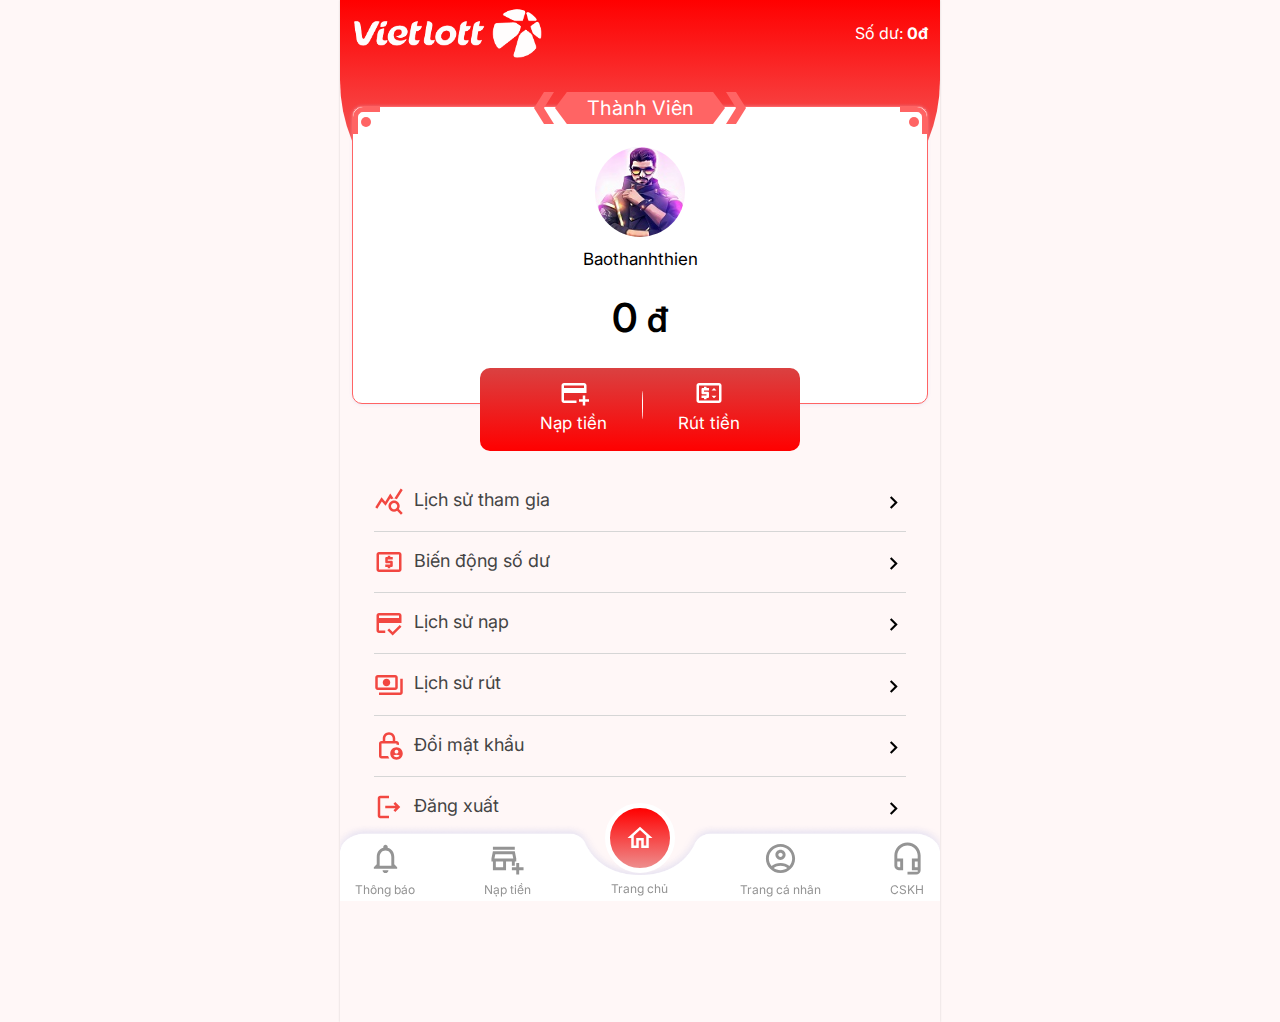
==== commit 67b91909: "dfd" ====
--- a/profile.html
+++ b/profile.html
@@ -60,7 +60,7 @@
                         </svg><span>Rút tiền</span></a>
                 </div>
             </div>
-            <div class="account__menu"><a class="account__menu-item" href="/historyplay"><span><svg
+            <div class="account__menu"><a class="account__menu-item" href="./profile-lichsuthamgia.html"><span><svg
                             class="MuiSvgIcon-root MuiSvgIcon-fontSizeMedium css-u2mbqi" focusable="false"
                             aria-hidden="true" viewBox="0 0 24 24" data-testid="QueryStatsOutlinedIcon">
                             <path fill="#f24741"
@@ -70,7 +70,7 @@
                         focusable="false" aria-hidden="true" viewBox="0 0 24 24"
                         data-testid="KeyboardArrowRightOutlinedIcon">
                         <path d="M8.59 16.59 13.17 12 8.59 7.41 10 6l6 6-6 6-1.41-1.41z"></path>
-                    </svg></a><a class="account__menu-item" href="/history"><span><svg
+                    </svg></a><a class="account__menu-item" href="./profile-sodu.html"><span><svg
                             class="MuiSvgIcon-root MuiSvgIcon-fontSizeMedium css-u2mbqi" focusable="false"
                             aria-hidden="true" viewBox="0 0 24 24" data-testid="LocalAtmOutlinedIcon">
                             <path fill="#f24741"
@@ -80,7 +80,7 @@
                         focusable="false" aria-hidden="true" viewBox="0 0 24 24"
                         data-testid="KeyboardArrowRightOutlinedIcon">
                         <path d="M8.59 16.59 13.17 12 8.59 7.41 10 6l6 6-6 6-1.41-1.41z"></path>
-                    </svg></a><a class="account__menu-item" href="/historyadd"><span><svg
+                    </svg></a><a class="account__menu-item" href="./profile-lichsunap.html"><span><svg
                             class="MuiSvgIcon-root MuiSvgIcon-fontSizeMedium css-u2mbqi" focusable="false"
                             aria-hidden="true" viewBox="0 0 24 24" data-testid="CreditScoreOutlinedIcon">
                             <path fill="#f24741"
@@ -90,7 +90,7 @@
                         focusable="false" aria-hidden="true" viewBox="0 0 24 24"
                         data-testid="KeyboardArrowRightOutlinedIcon">
                         <path d="M8.59 16.59 13.17 12 8.59 7.41 10 6l6 6-6 6-1.41-1.41z"></path>
-                    </svg></a><a class="account__menu-item" href="/historyget"><span><svg
+                    </svg></a><a class="account__menu-item" href="./profile-lichsurut.html"><span><svg
                             class="MuiSvgIcon-root MuiSvgIcon-fontSizeMedium css-u2mbqi" focusable="false"
                             aria-hidden="true" viewBox="0 0 24 24" data-testid="PaymentsOutlinedIcon">
                             <path fill="#f24741"
@@ -100,17 +100,8 @@
                         focusable="false" aria-hidden="true" viewBox="0 0 24 24"
                         data-testid="KeyboardArrowRightOutlinedIcon">
                         <path d="M8.59 16.59 13.17 12 8.59 7.41 10 6l6 6-6 6-1.41-1.41z"></path>
-                    </svg></a><a class="account__menu-item" href="/addbank"><span><svg
-                            class="MuiSvgIcon-root MuiSvgIcon-fontSizeMedium css-u2mbqi" focusable="false"
-                            aria-hidden="true" viewBox="0 0 24 24" data-testid="AccountBalanceOutlinedIcon">
-                            <path fill="#f24741"
-                                d="M6.5 10h-2v7h2v-7zm6 0h-2v7h2v-7zm8.5 9H2v2h19v-2zm-2.5-9h-2v7h2v-7zm-7-6.74L16.71 6H6.29l5.21-2.74m0-2.26L2 6v2h19V6l-9.5-5z">
-                            </path>
-                        </svg>Liên kết ngân hàng</span><svg class="MuiSvgIcon-root MuiSvgIcon-fontSizeMedium css-vubbuv"
-                        focusable="false" aria-hidden="true" viewBox="0 0 24 24"
-                        data-testid="KeyboardArrowRightOutlinedIcon">
-                        <path d="M8.59 16.59 13.17 12 8.59 7.41 10 6l6 6-6 6-1.41-1.41z"></path>
-                    </svg></a><a class="account__menu-item" href="/password"><span><svg
+                    </svg></a>
+                    <a class="account__menu-item" href="./profile-doimatkhau.html"><span><svg
                             class="MuiSvgIcon-root MuiSvgIcon-fontSizeMedium css-u2mbqi" focusable="false"
                             aria-hidden="true" viewBox="0 0 24 24" data-testid="LockPersonOutlinedIcon">
                             <path fill="#f24741"
@@ -123,17 +114,19 @@
                         focusable="false" aria-hidden="true" viewBox="0 0 24 24"
                         data-testid="KeyboardArrowRightOutlinedIcon">
                         <path d="M8.59 16.59 13.17 12 8.59 7.41 10 6l6 6-6 6-1.41-1.41z"></path>
+                    </svg>
+                </a>
+
+                <a href="/index.html" class="account__menu-item"><span><svg class="MuiSvgIcon-root MuiSvgIcon-fontSizeMedium css-u2mbqi"
+                            focusable="false" aria-hidden="true" viewBox="0 0 24 24" data-testid="LogoutOutlinedIcon">
+                            <path fill="#f24741"
+                                d="m17 8-1.41 1.41L17.17 11H9v2h8.17l-1.58 1.58L17 16l4-4-4-4zM5 5h7V3H5c-1.1 0-2 .9-2 2v14c0 1.1.9 2 2 2h7v-2H5V5z">
+                            </path>
+                        </svg>Đăng xuất</span><svg class="MuiSvgIcon-root MuiSvgIcon-fontSizeMedium css-vubbuv"
+                        focusable="false" aria-hidden="true" viewBox="0 0 24 24"
+                        data-testid="KeyboardArrowRightOutlinedIcon">
+                        <path d="M8.59 16.59 13.17 12 8.59 7.41 10 6l6 6-6 6-1.41-1.41z"></path>
                     </svg></a>
-                <div class="account__menu-item"><span><svg class="MuiSvgIcon-root MuiSvgIcon-fontSizeMedium css-u2mbqi"
-                            focusable="false" aria-hidden="true" viewBox="0 0 24 24" data-testid="LogoutOutlinedIcon">
-                            <path fill="#f24741"
-                                d="m17 8-1.41 1.41L17.17 11H9v2h8.17l-1.58 1.58L17 16l4-4-4-4zM5 5h7V3H5c-1.1 0-2 .9-2 2v14c0 1.1.9 2 2 2h7v-2H5V5z">
-                            </path>
-                        </svg>Đăng xuất</span><svg class="MuiSvgIcon-root MuiSvgIcon-fontSizeMedium css-vubbuv"
-                        focusable="false" aria-hidden="true" viewBox="0 0 24 24"
-                        data-testid="KeyboardArrowRightOutlinedIcon">
-                        <path d="M8.59 16.59 13.17 12 8.59 7.41 10 6l6 6-6 6-1.41-1.41z"></path>
-                    </svg></div>
             </div>
         </div>
 
@@ -204,16 +197,6 @@
 
     <script src="https://cdn.jsdelivr.net/npm/swiper@11/swiper-bundle.min.js"></script>
     <script src="https://cdn.jsdelivr.net/npm/bootstrap@5.3.3/dist/js/bootstrap.min.js"></script>
-    <script>
-        var swiper = new Swiper(".mySwiper", {
-            pagination: {
-                el: ".swiper-pagination",
-            },
-            loop: true,
-            spaceBetween: 10,
-        });
-    </script>
-
 </body>
 
 </html>--- a/css/main.css
+++ b/css/main.css
@@ -1277,9 +1277,11 @@
 .main.xstruyenthong .form-lg button {
     padding: 10px;
 }
-.main.xstruyenthong .text_choose_center .bet_state{
+
+.main.xstruyenthong .text_choose_center .bet_state {
     font-size: 16px;
 }
+
 .state_choose .choose_xs {
     flex: initial;
     margin: .05rem;
@@ -1311,6 +1313,72 @@
     background: transparent;
 }
 
+/* ============================== LỊCH SỬ NẠP TIỀN=========== */
+.content-history {
+    color: #b7b7b7;
+    font-size: 14px;
+    position: relative;
+    margin: 1.5rem 0px 0px;
+}
+
+.content-history .item_inner {
+    border-bottom: 1px solid #e5e5e5;
+    display: flex;
+    justify-content: space-between;
+    padding: .3rem;
+}
+
+.content-history .item_history {
+    text-align: left;
+}
+
+.content-history .money_history {
+    text-align: right;
+}
+
+.content-history .sanh {
+    color: #565151;
+    font-size: 15px;
+    font-weight: 700;
+}
+
+.pending {
+    background-color: #ffc200;
+}
+
+.content-history .type_state {
+    border-radius: 10px;
+    color: #fff;
+    margin-left: .15rem;
+    padding: 3px 5px;
+    font-size: 12px;
+}
+
+.content-history .id_history_sanh {
+    margin: .2rem 0 .08rem;
+}
+
+.content-history .money {
+    color: #333;
+    display: block;
+    font-size: 14px;
+    margin: .2rem 0;
+}
+
+/* ============================== ĐỔI MẬT KHẨU=========== */
+.editpass{
+    margin-top: 20px !important;
+    position: relative;
+    z-index: 10;
+}
+.editpass .form-lg input,
+.editpass .form-lg select {
+    height: 45px;
+    margin: 10px auto;
+}
+.editpass .form-lg button{
+    padding: 10px;
+}
 
 
 /* ====================================== */
